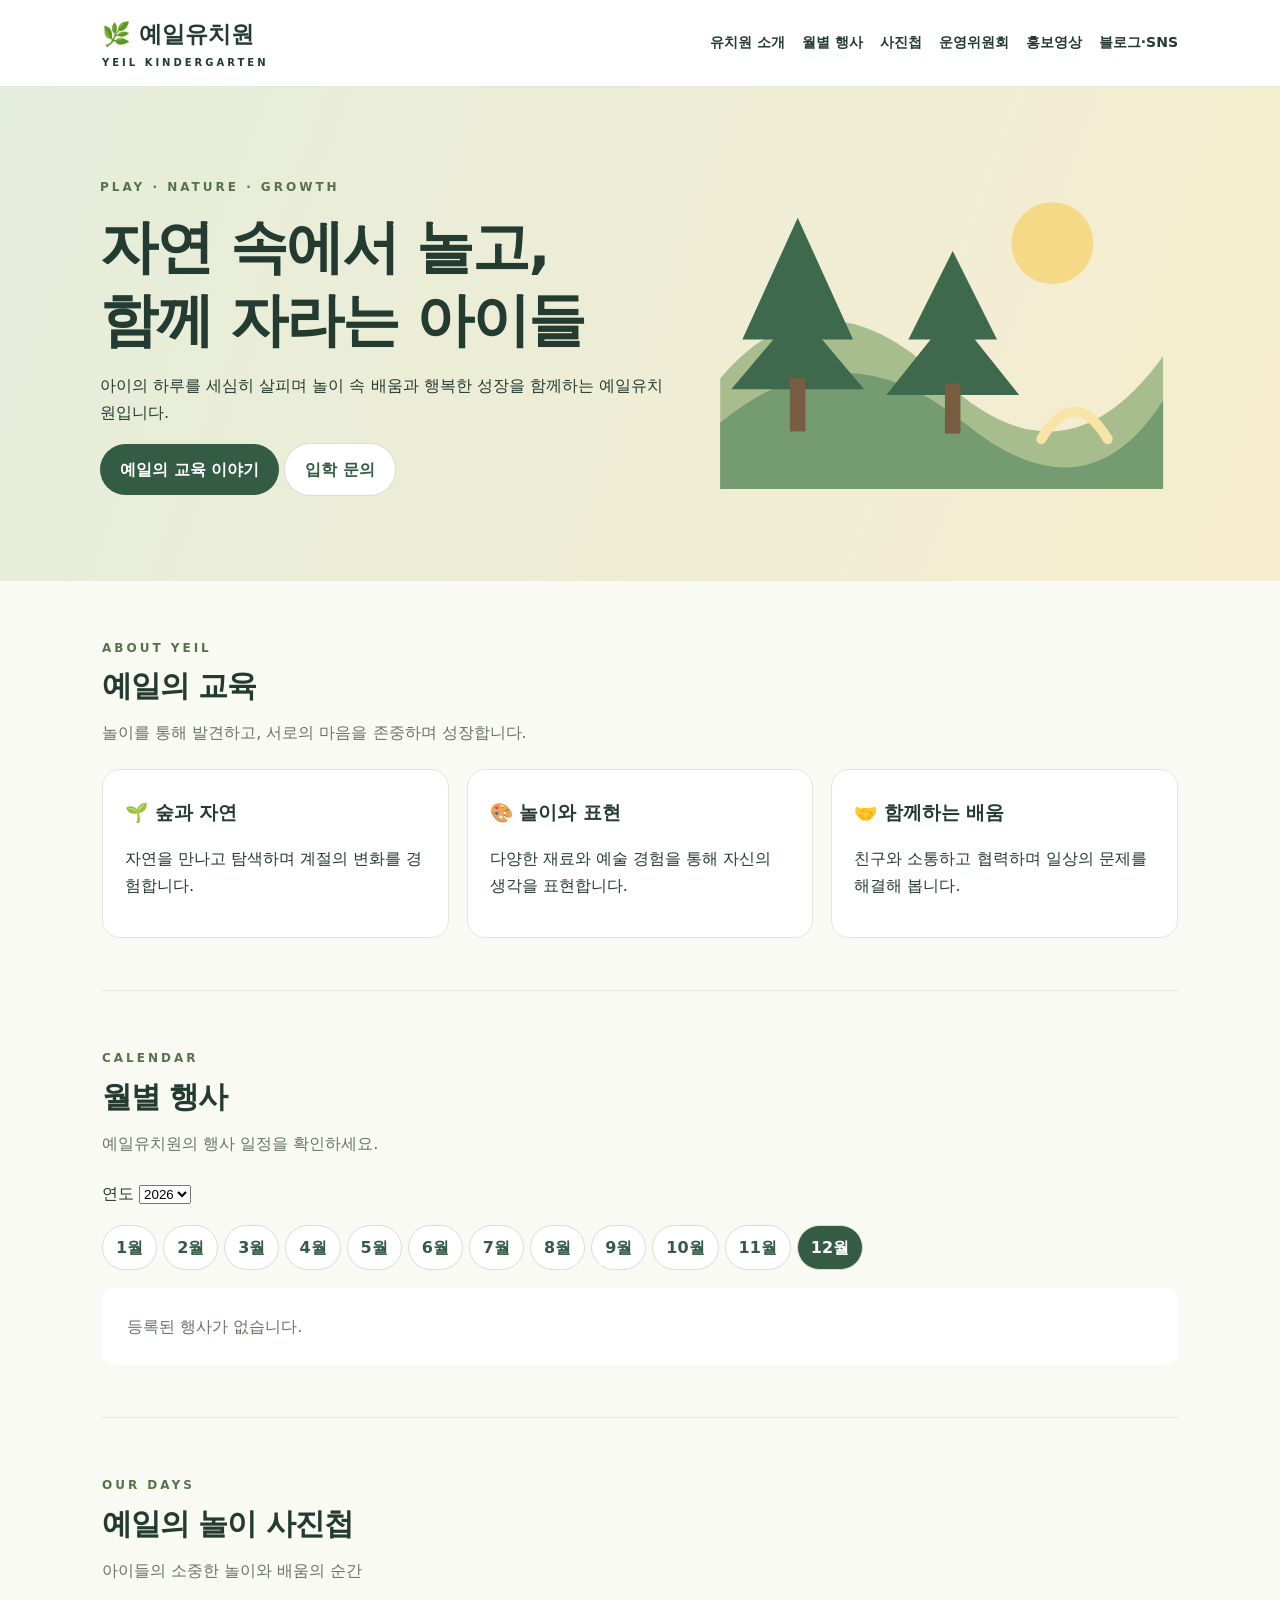
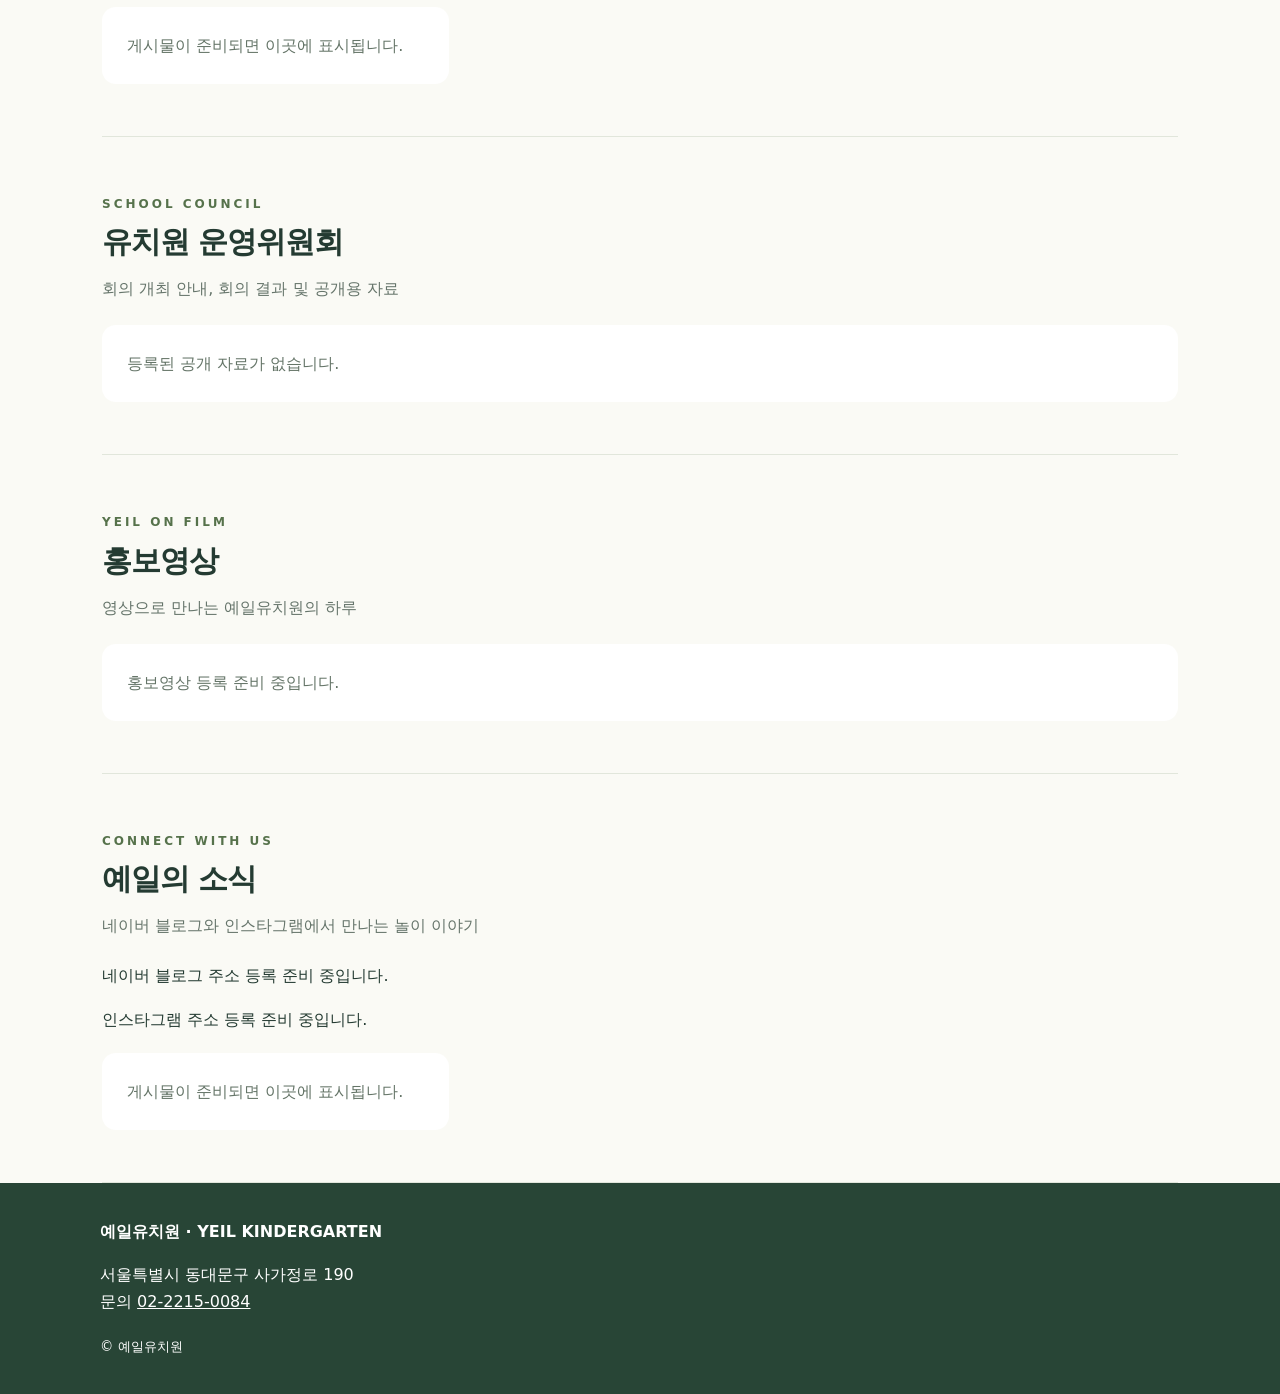
==== index.html @ c3de33a3 "Add files via upload" ====
<!doctype html><html lang="ko"><head><meta charset="utf-8"><meta name="viewport" content="width=device-width,initial-scale=1"><meta name="description" content="서울 동대문구 예일유치원 교육과정, 월별 행사, 놀이 이야기와 운영위원회 안내"><title>예일유치원 | 아이들의 행복한 하루</title><style>
*{box-sizing:border-box}html{scroll-behavior:smooth}body{margin:0;font-family:system-ui,'Malgun Gothic',sans-serif;color:#243b32;background:#fafaf5;line-height:1.7}a{color:inherit}header{background:#fff;position:sticky;top:0;z-index:5;border-bottom:1px solid #e0e7de}nav{max-width:1120px;margin:auto;display:flex;align-items:center;justify-content:space-between;gap:18px;padding:15px 22px;flex-wrap:wrap}.brand{font-size:23px;font-weight:800;text-decoration:none}.brand small{display:block;font-size:10px;letter-spacing:3px}nav div{display:flex;gap:17px;flex-wrap:wrap}nav div a{text-decoration:none;font-size:14px;font-weight:600}.hero{background:linear-gradient(110deg,#e5eddb,#f7edcf);padding:85px 22px;overflow:hidden}.hero-inner{max-width:1080px;margin:auto;display:grid;grid-template-columns:1.2fr 1fr;align-items:center;gap:30px}h1{font-size:clamp(32px,5vw,58px);line-height:1.25;letter-spacing:-2px;margin:12px 0}h2{font-size:30px;margin:0 0 8px;letter-spacing:-1px}h3{margin:5px 0}.eyebrow{font-size:12px;letter-spacing:3px;font-weight:bold;color:#56724b}.btn,button{display:inline-block;border:0;border-radius:30px;padding:12px 20px;background:#345b44;color:white;font:inherit;font-weight:600;text-decoration:none;cursor:pointer}.secondary{background:white;color:#345b44;border:1px solid #d6e0d0}.hero svg{width:100%;max-height:310px}main{max-width:1120px;margin:auto;padding:0 22px}section{padding:52px 0;scroll-margin-top:110px;border-bottom:1px solid #e1e6db}.sub{color:#66756b;margin:0 0 23px}.cards{display:grid;grid-template-columns:repeat(3,1fr);gap:18px}.card{background:white;border:1px solid #e1e6db;border-radius:18px;overflow:hidden;padding:22px}.photo{height:180px;background:#e4ebdc;display:grid;place-items:center;color:#657b60;font-size:14px;border-radius:12px;overflow:hidden}.photo img{width:100%;height:100%;object-fit:cover}.months{display:flex;gap:6px;flex-wrap:wrap;margin:18px 0}.months button{background:#fff;color:#345b44;border:1px solid #d6e0d0;padding:8px 13px}.months button.active{background:#345b44;color:white}.entry{padding:15px 0;border-bottom:1px solid #e1e6db}.entry:last-child{border:0}.entry small{color:#637568}.empty{padding:25px;background:#fff;border-radius:14px;color:#657568}.video{width:100%;aspect-ratio:16/9;border:0;border-radius:15px;background:#e2e9dc}footer{background:#284536;color:#fff;padding:35px 22px}footer div{max-width:1080px;margin:auto}footer a{color:white} @media(max-width:700px){.hero-inner,.cards{grid-template-columns:1fr}.hero{padding:45px 22px}.hero svg{max-height:190px}nav{gap:8px}nav div{gap:12px}section{scroll-margin-top:145px;padding:35px 0}}</style></head><body><header><nav><a class="brand" href="#home">🌿 예일유치원<small>YEIL KINDERGARTEN</small></a><div><a href="#about">유치원 소개</a><a href="#events">월별 행사</a><a href="#gallery">사진첩</a><a href="#committee">운영위원회</a><a href="#media">홍보영상</a><a href="#social">블로그·SNS</a></div></nav></header><div class="hero" id="home"><div class="hero-inner"><div><span class="eyebrow">PLAY · NATURE · GROWTH</span><h1>자연 속에서 놀고,<br>함께 자라는 아이들</h1><p>아이의 하루를 세심히 살피며 놀이 속 배움과 행복한 성장을 함께하는 예일유치원입니다.</p><a class="btn" href="#about">예일의 교육 이야기</a> <a class="btn secondary" href="tel:0222150084">입학 문의</a></div><svg viewBox="0 0 400 280" role="img" aria-label="숲과 언덕을 표현한 일러스트"><circle cx="300" cy="58" r="37" fill="#f5d987"/><path d="M0 180 Q90 75 200 180 T400 160 V280 H0Z" fill="#a8bd8e"/><path d="M0 220 Q110 130 220 220 T400 200 V280 H0Z" fill="#759b70"/><g fill="#3f694d"><path d="M70 35L20 145H48L10 190H130L92 145H120Z"/><path d="M210 65L170 145H190L150 195H270L230 145H250Z"/></g><g fill="#795d42"><rect x="63" y="180" width="14" height="48"/><rect x="203" y="185" width="14" height="45"/></g><path d="M290 235Q320 185 350 235" fill="none" stroke="#f9e4a7" stroke-width="9" stroke-linecap="round"/></svg></div></div><main><section id="about"><span class="eyebrow">ABOUT YEIL</span><h2>예일의 교육</h2><p class="sub">놀이를 통해 발견하고, 서로의 마음을 존중하며 성장합니다.</p><div class="cards"><article class="card"><h3>🌱 숲과 자연</h3><p>자연을 만나고 탐색하며 계절의 변화를 경험합니다.</p></article><article class="card"><h3>🎨 놀이와 표현</h3><p>다양한 재료와 예술 경험을 통해 자신의 생각을 표현합니다.</p></article><article class="card"><h3>🤝 함께하는 배움</h3><p>친구와 소통하고 협력하며 일상의 문제를 해결해 봅니다.</p></article></div></section><section id="events"><span class="eyebrow">CALENDAR</span><h2>월별 행사</h2><p class="sub">예일유치원의 행사 일정을 확인하세요.</p><label>연도 <select id="year"></select></label><div class="months" id="months"></div><div id="eventsList" aria-live="polite"></div></section><section id="gallery"><span class="eyebrow">OUR DAYS</span><h2>예일의 놀이 사진첩</h2><p class="sub">아이들의 소중한 놀이와 배움의 순간</p><div class="cards" id="photos"></div></section><section id="committee"><span class="eyebrow">SCHOOL COUNCIL</span><h2>유치원 운영위원회</h2><p class="sub">회의 개최 안내, 회의 결과 및 공개용 자료</p><div id="notices"></div></section><section id="media"><span class="eyebrow">YEIL ON FILM</span><h2>홍보영상</h2><p class="sub">영상으로 만나는 예일유치원의 하루</p><div id="videos"></div></section><section id="social"><span class="eyebrow">CONNECT WITH US</span><h2>예일의 소식</h2><p class="sub">네이버 블로그와 인스타그램에서 만나는 놀이 이야기</p><div id="socialLinks"></div><div class="cards" id="posts" style="margin-top:20px"></div></section></main><footer><div><strong>예일유치원 · YEIL KINDERGARTEN</strong><p>서울특별시 동대문구 사가정로 190<br>문의 <a href="tel:0222150084">02-2215-0084</a></p><small>© 예일유치원</small></div></footer><script src="content.js"></script><script>
const d=window.YEIL||{}, $=id=>document.getElementById(id);function el(tag,t,cls){let e=document.createElement(tag);if(t)e.textContent=t;if(cls)e.className=cls;return e}function link(t,u){let a=el('a',t,'btn secondary');a.href=u;a.target='_blank';a.rel='noopener noreferrer';return a}function empty(p,t){p.append(el('div',t,'empty'))}function card(p,x){let c=el('article','','card');if(x.image){let q=el('div','','photo'),i=el('img');i.src=x.image;i.alt=x.title;i.loading='lazy';q.append(i);c.append(q)}c.append(el('h3',x.title),el('p',x.description||''));if(x.url)c.append(link('자세히 보기',x.url));p.append(c)}let now=new Date(), month=now.getMonth()+1;let years=[...new Set([now.getFullYear(),now.getFullYear()+1,...(d.events||[]).map(x=>+x.date.slice(0,4))])].sort();years.forEach(y=>{let o=el('option',String(y));o.value=y;$('year').append(o)});$('year').value=now.getFullYear();function renderEvents(){$('eventsList').replaceChildren();let list=(d.events||[]).filter(x=>x.date.startsWith($('year').value+'-'+String(month).padStart(2,'0'))).sort((a,b)=>a.date.localeCompare(b.date));if(!list.length)empty($('eventsList'),'등록된 행사가 없습니다.');list.forEach(x=>{let e=el('div','','entry');e.append(el('small',x.date),el('h3',x.title),el('div',x.description));$('eventsList').append(e)});[...$('months').children].forEach((b,i)=>{b.classList.toggle('active',i+1===month);b.setAttribute('aria-pressed',String(i+1===month))})}for(let i=1;i<=12;i++){let b=el('button',i+'월');b.onclick=()=>{month=i;renderEvents()};$('months').append(b)}$('year').onchange=renderEvents;renderEvents();for(let [id,key] of [['photos','photos'],['posts','posts']]){if(!(d[key]||[]).length)empty($(id),'게시물이 준비되면 이곳에 표시됩니다.');else d[key].forEach(x=>card($(id),x))}if(!(d.notices||[]).length)empty($('notices'),'등록된 공개 자료가 없습니다.');(d.notices||[]).forEach(x=>{let e=el('div','','entry');e.append(el('small',x.date),el('h3',x.title));if(x.url)e.append(link('자료 열기',x.url));$('notices').append(e)});if(!(d.videos||[]).length)empty($('videos'),'홍보영상 등록 준비 중입니다.');(d.videos||[]).forEach(x=>{let e=el('article');e.append(el('h3',x.title));let v=el(x.youtubeId?'iframe':'video','','video');if(x.youtubeId){v.src='https://www.youtube-nocookie.com/embed/'+encodeURIComponent(x.youtubeId);v.title=x.title;v.allowFullscreen=true;v.loading='lazy'}else{v.src=x.file;v.controls=true;v.preload='metadata'}e.append(v);$('videos').append(e)});for(let [k,t] of [['blog','네이버 블로그'],['instagram','인스타그램']]){if(d[k])$('socialLinks').append(link(t,d[k]),document.createTextNode(' '));else $('socialLinks').append(el('p',t+' 주소 등록 준비 중입니다.'))}
</script></body></html>
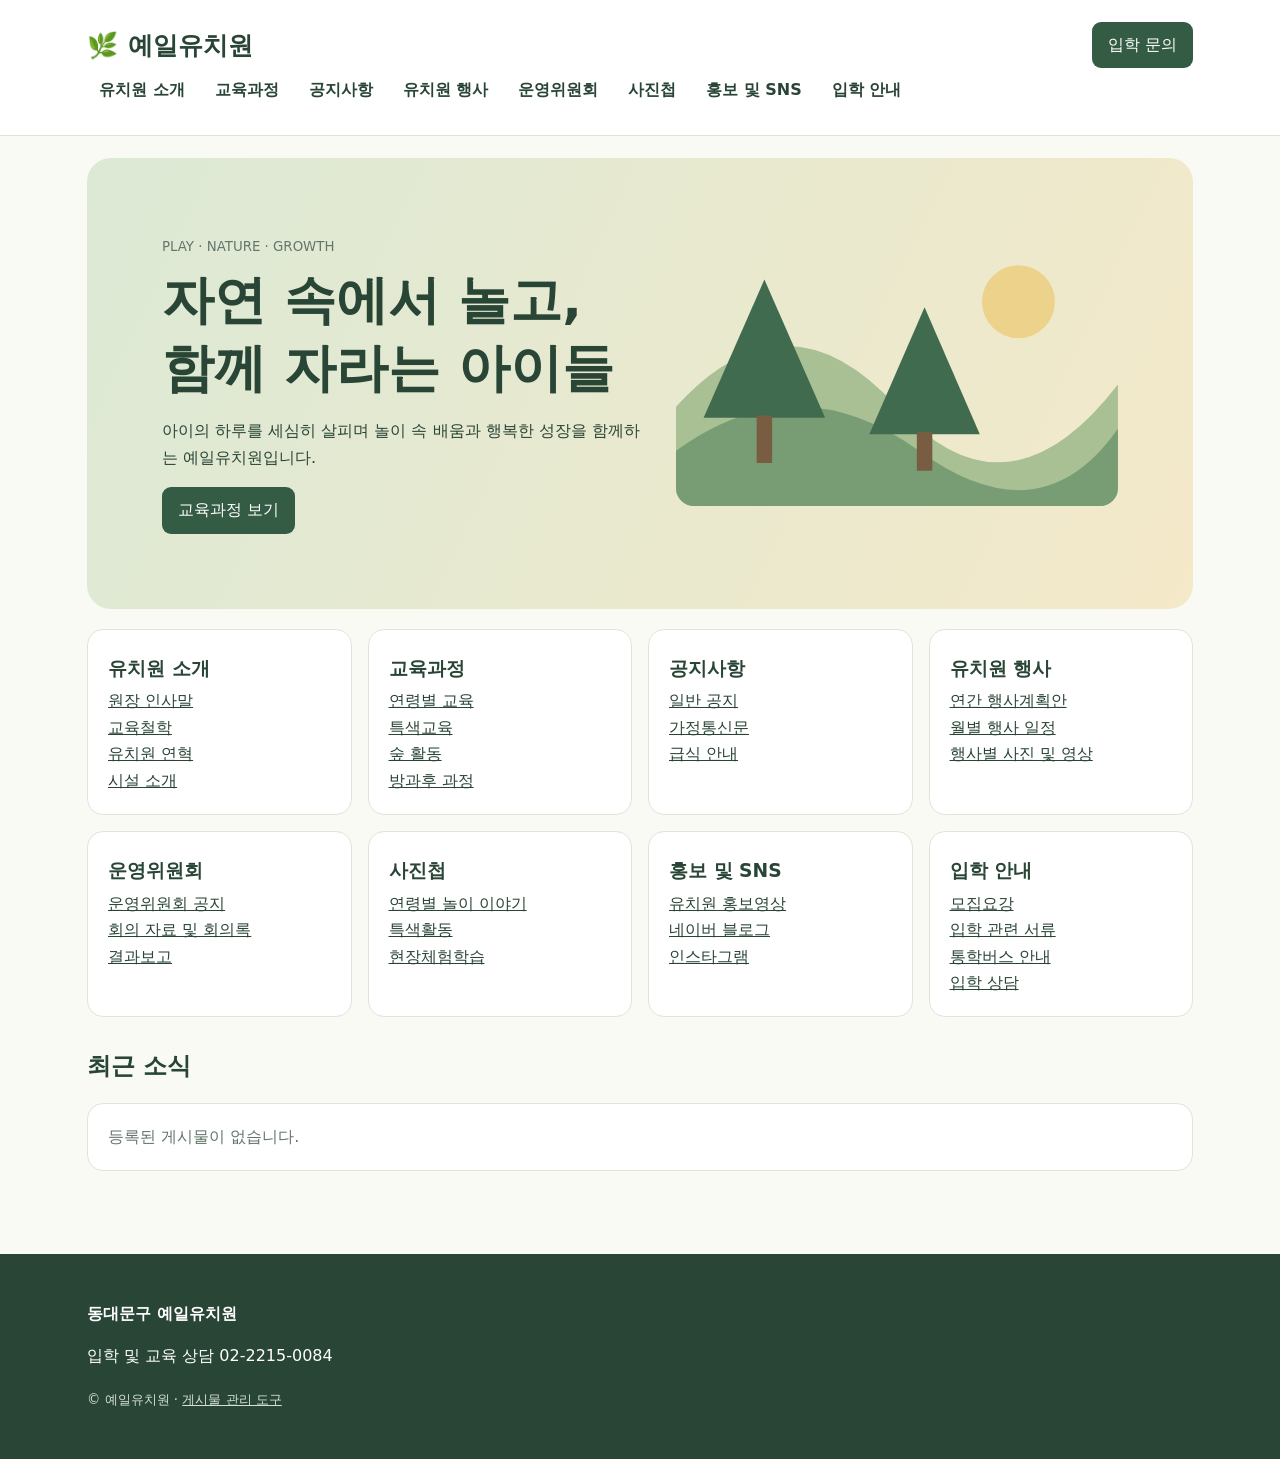
==== commit 0052d5d6: "Add files via upload" ====
--- a/index.html
+++ b/index.html
@@ -1,4 +1,3 @@
-<!doctype html><html lang="ko"><head><meta charset="utf-8"><meta name="viewport" content="width=device-width,initial-scale=1"><meta name="description" content="서울 동대문구 예일유치원 교육과정, 월별 행사, 놀이 이야기와 운영위원회 안내"><title>예일유치원 | 아이들의 행복한 하루</title><style>
-*{box-sizing:border-box}html{scroll-behavior:smooth}body{margin:0;font-family:system-ui,'Malgun Gothic',sans-serif;color:#243b32;background:#fafaf5;line-height:1.7}a{color:inherit}header{background:#fff;position:sticky;top:0;z-index:5;border-bottom:1px solid #e0e7de}nav{max-width:1120px;margin:auto;display:flex;align-items:center;justify-content:space-between;gap:18px;padding:15px 22px;flex-wrap:wrap}.brand{font-size:23px;font-weight:800;text-decoration:none}.brand small{display:block;font-size:10px;letter-spacing:3px}nav div{display:flex;gap:17px;flex-wrap:wrap}nav div a{text-decoration:none;font-size:14px;font-weight:600}.hero{background:linear-gradient(110deg,#e5eddb,#f7edcf);padding:85px 22px;overflow:hidden}.hero-inner{max-width:1080px;margin:auto;display:grid;grid-template-columns:1.2fr 1fr;align-items:center;gap:30px}h1{font-size:clamp(32px,5vw,58px);line-height:1.25;letter-spacing:-2px;margin:12px 0}h2{font-size:30px;margin:0 0 8px;letter-spacing:-1px}h3{margin:5px 0}.eyebrow{font-size:12px;letter-spacing:3px;font-weight:bold;color:#56724b}.btn,button{display:inline-block;border:0;border-radius:30px;padding:12px 20px;background:#345b44;color:white;font:inherit;font-weight:600;text-decoration:none;cursor:pointer}.secondary{background:white;color:#345b44;border:1px solid #d6e0d0}.hero svg{width:100%;max-height:310px}main{max-width:1120px;margin:auto;padding:0 22px}section{padding:52px 0;scroll-margin-top:110px;border-bottom:1px solid #e1e6db}.sub{color:#66756b;margin:0 0 23px}.cards{display:grid;grid-template-columns:repeat(3,1fr);gap:18px}.card{background:white;border:1px solid #e1e6db;border-radius:18px;overflow:hidden;padding:22px}.photo{height:180px;background:#e4ebdc;display:grid;place-items:center;color:#657b60;font-size:14px;border-radius:12px;overflow:hidden}.photo img{width:100%;height:100%;object-fit:cover}.months{display:flex;gap:6px;flex-wrap:wrap;margin:18px 0}.months button{background:#fff;color:#345b44;border:1px solid #d6e0d0;padding:8px 13px}.months button.active{background:#345b44;color:white}.entry{padding:15px 0;border-bottom:1px solid #e1e6db}.entry:last-child{border:0}.entry small{color:#637568}.empty{padding:25px;background:#fff;border-radius:14px;color:#657568}.video{width:100%;aspect-ratio:16/9;border:0;border-radius:15px;background:#e2e9dc}footer{background:#284536;color:#fff;padding:35px 22px}footer div{max-width:1080px;margin:auto}footer a{color:white} @media(max-width:700px){.hero-inner,.cards{grid-template-columns:1fr}.hero{padding:45px 22px}.hero svg{max-height:190px}nav{gap:8px}nav div{gap:12px}section{scroll-margin-top:145px;padding:35px 0}}</style></head><body><header><nav><a class="brand" href="#home">🌿 예일유치원<small>YEIL KINDERGARTEN</small></a><div><a href="#about">유치원 소개</a><a href="#events">월별 행사</a><a href="#gallery">사진첩</a><a href="#committee">운영위원회</a><a href="#media">홍보영상</a><a href="#social">블로그·SNS</a></div></nav></header><div class="hero" id="home"><div class="hero-inner"><div><span class="eyebrow">PLAY · NATURE · GROWTH</span><h1>자연 속에서 놀고,<br>함께 자라는 아이들</h1><p>아이의 하루를 세심히 살피며 놀이 속 배움과 행복한 성장을 함께하는 예일유치원입니다.</p><a class="btn" href="#about">예일의 교육 이야기</a> <a class="btn secondary" href="tel:0222150084">입학 문의</a></div><svg viewBox="0 0 400 280" role="img" aria-label="숲과 언덕을 표현한 일러스트"><circle cx="300" cy="58" r="37" fill="#f5d987"/><path d="M0 180 Q90 75 200 180 T400 160 V280 H0Z" fill="#a8bd8e"/><path d="M0 220 Q110 130 220 220 T400 200 V280 H0Z" fill="#759b70"/><g fill="#3f694d"><path d="M70 35L20 145H48L10 190H130L92 145H120Z"/><path d="M210 65L170 145H190L150 195H270L230 145H250Z"/></g><g fill="#795d42"><rect x="63" y="180" width="14" height="48"/><rect x="203" y="185" width="14" height="45"/></g><path d="M290 235Q320 185 350 235" fill="none" stroke="#f9e4a7" stroke-width="9" stroke-linecap="round"/></svg></div></div><main><section id="about"><span class="eyebrow">ABOUT YEIL</span><h2>예일의 교육</h2><p class="sub">놀이를 통해 발견하고, 서로의 마음을 존중하며 성장합니다.</p><div class="cards"><article class="card"><h3>🌱 숲과 자연</h3><p>자연을 만나고 탐색하며 계절의 변화를 경험합니다.</p></article><article class="card"><h3>🎨 놀이와 표현</h3><p>다양한 재료와 예술 경험을 통해 자신의 생각을 표현합니다.</p></article><article class="card"><h3>🤝 함께하는 배움</h3><p>친구와 소통하고 협력하며 일상의 문제를 해결해 봅니다.</p></article></div></section><section id="events"><span class="eyebrow">CALENDAR</span><h2>월별 행사</h2><p class="sub">예일유치원의 행사 일정을 확인하세요.</p><label>연도 <select id="year"></select></label><div class="months" id="months"></div><div id="eventsList" aria-live="polite"></div></section><section id="gallery"><span class="eyebrow">OUR DAYS</span><h2>예일의 놀이 사진첩</h2><p class="sub">아이들의 소중한 놀이와 배움의 순간</p><div class="cards" id="photos"></div></section><section id="committee"><span class="eyebrow">SCHOOL COUNCIL</span><h2>유치원 운영위원회</h2><p class="sub">회의 개최 안내, 회의 결과 및 공개용 자료</p><div id="notices"></div></section><section id="media"><span class="eyebrow">YEIL ON FILM</span><h2>홍보영상</h2><p class="sub">영상으로 만나는 예일유치원의 하루</p><div id="videos"></div></section><section id="social"><span class="eyebrow">CONNECT WITH US</span><h2>예일의 소식</h2><p class="sub">네이버 블로그와 인스타그램에서 만나는 놀이 이야기</p><div id="socialLinks"></div><div class="cards" id="posts" style="margin-top:20px"></div></section></main><footer><div><strong>예일유치원 · YEIL KINDERGARTEN</strong><p>서울특별시 동대문구 사가정로 190<br>문의 <a href="tel:0222150084">02-2215-0084</a></p><small>© 예일유치원</small></div></footer><script src="content.js"></script><script>
-const d=window.YEIL||{}, $=id=>document.getElementById(id);function el(tag,t,cls){let e=document.createElement(tag);if(t)e.textContent=t;if(cls)e.className=cls;return e}function link(t,u){let a=el('a',t,'btn secondary');a.href=u;a.target='_blank';a.rel='noopener noreferrer';return a}function empty(p,t){p.append(el('div',t,'empty'))}function card(p,x){let c=el('article','','card');if(x.image){let q=el('div','','photo'),i=el('img');i.src=x.image;i.alt=x.title;i.loading='lazy';q.append(i);c.append(q)}c.append(el('h3',x.title),el('p',x.description||''));if(x.url)c.append(link('자세히 보기',x.url));p.append(c)}let now=new Date(), month=now.getMonth()+1;let years=[...new Set([now.getFullYear(),now.getFullYear()+1,...(d.events||[]).map(x=>+x.date.slice(0,4))])].sort();years.forEach(y=>{let o=el('option',String(y));o.value=y;$('year').append(o)});$('year').value=now.getFullYear();function renderEvents(){$('eventsList').replaceChildren();let list=(d.events||[]).filter(x=>x.date.startsWith($('year').value+'-'+String(month).padStart(2,'0'))).sort((a,b)=>a.date.localeCompare(b.date));if(!list.length)empty($('eventsList'),'등록된 행사가 없습니다.');list.forEach(x=>{let e=el('div','','entry');e.append(el('small',x.date),el('h3',x.title),el('div',x.description));$('eventsList').append(e)});[...$('months').children].forEach((b,i)=>{b.classList.toggle('active',i+1===month);b.setAttribute('aria-pressed',String(i+1===month))})}for(let i=1;i<=12;i++){let b=el('button',i+'월');b.onclick=()=>{month=i;renderEvents()};$('months').append(b)}$('year').onchange=renderEvents;renderEvents();for(let [id,key] of [['photos','photos'],['posts','posts']]){if(!(d[key]||[]).length)empty($(id),'게시물이 준비되면 이곳에 표시됩니다.');else d[key].forEach(x=>card($(id),x))}if(!(d.notices||[]).length)empty($('notices'),'등록된 공개 자료가 없습니다.');(d.notices||[]).forEach(x=>{let e=el('div','','entry');e.append(el('small',x.date),el('h3',x.title));if(x.url)e.append(link('자료 열기',x.url));$('notices').append(e)});if(!(d.videos||[]).length)empty($('videos'),'홍보영상 등록 준비 중입니다.');(d.videos||[]).forEach(x=>{let e=el('article');e.append(el('h3',x.title));let v=el(x.youtubeId?'iframe':'video','','video');if(x.youtubeId){v.src='https://www.youtube-nocookie.com/embed/'+encodeURIComponent(x.youtubeId);v.title=x.title;v.allowFullscreen=true;v.loading='lazy'}else{v.src=x.file;v.controls=true;v.preload='metadata'}e.append(v);$('videos').append(e)});for(let [k,t] of [['blog','네이버 블로그'],['instagram','인스타그램']]){if(d[k])$('socialLinks').append(link(t,d[k]),document.createTextNode(' '));else $('socialLinks').append(el('p',t+' 주소 등록 준비 중입니다.'))}
+<!doctype html><html lang="ko"><head><meta charset="utf-8"><meta name="viewport" content="width=device-width,initial-scale=1"><title>예일유치원</title><link rel="stylesheet" href="style.css"></head><body><header><div class="wrap"><div class="top"><a class="brand" id="brand" href="#home"></a><a id="phone" class="button">입학 문의</a></div><nav class="nav" id="nav"></nav></div></header><main id="main"></main><footer><div class="wrap"><strong>동대문구 예일유치원</strong><p id="foot"></p><small>© 예일유치원 · <a href="admin.html">게시물 관리 도구</a></small></div></footer><script src="content.js"></script><script src="common.js"></script><script>
+const s=DATA.settings||{}, posts=DATA.posts||[];const main=$('main');$('brand').append(s.logo?img(s.logo,'로고'):E('span','🌿'),E('span',s.name||'예일유치원'));$('phone').href='tel:'+(s.phone||'').replace(/[^0-9+]/g,'');$('foot').textContent='입학 및 교육 상담 '+(s.phone||'');function route(t,h,c=''){let a=E('a',t,c);a.href=h;return a}MENU.forEach(m=>$('nav').append(route(m[1],'#'+m[0]+'/0')));function sorted(p){return [...p].sort((a,b)=>(b.date||'').localeCompare(a.date||''))}function cards(p,items){let g=E('div','','grid');if(!items.length){p.append(E('p','등록된 게시물이 없습니다.','card muted'));return}sorted(items).forEach(x=>{let c=E('article','','card');if(x.images?.[0])c.append(img(x.images[0],x.title));c.append(E('small',x.date||''),E('h3',x.title),E('p',(x.body||'').slice(0,95)),route('자세히 보기 →','#post/'+encodeURIComponent(x.id),'button secondary'));g.append(c)});p.append(g)}function socials(p){let r=E('div','','row');if(s.blog)r.append(A('네이버 블로그',s.blog));if(s.instagram)r.append(A('인스타그램',s.instagram));p.append(r)}function home(){let h=E('div','','hero'),a=E('div');a.append(E('small','PLAY · NATURE · GROWTH'),E('h1',s.headline||''),E('p',s.intro||''),route('교육과정 보기','#education/0','button'));h.append(a);if(s.hero)h.append(img(s.hero,'유치원 대표 사진'));else{let art=E('div');art.innerHTML='<svg viewBox="0 0 400 230" role="img" aria-label="숲 일러스트"><circle cx="310" cy="45" r="33" fill="#ecd28b"/><path d="M0 140 Q100 30 200 140 T400 120 V230 H0Z" fill="#a9bf94"/><path d="M0 180 Q110 100 220 180 T400 160 V230 H0Z" fill="#789d74"/><g fill="#416b4e"><path d="M80 25L25 150H135Z"/><path d="M225 50L175 165H275Z"/></g><g fill="#795d42"><rect x="73" y="148" width="14" height="43"/><rect x="218" y="163" width="14" height="35"/></g></svg>';h.append(art)}main.append(h);let g=E('div','','grid');MENU.forEach(m=>{let c=E('div','','card');c.append(E('h3',m[1]));m[2].forEach((v,i)=>{let p=E('div');p.append(route(v,'#'+m[0]+'/'+i));c.append(p)});g.append(c)});main.append(g,E('h2','최근 소식'));cards(main,sorted(posts).slice(0,6));socials(main)}function board(m,i){main.append(E('small','홈 > '+m[1]),E('h1',m[1]));let tabs=E('div','','tabs');m[2].forEach((v,j)=>tabs.append(route(v,'#'+m[0]+'/'+j,j===i?'active':'')));main.append(tabs,E('h2',m[2][i]));let items=posts.filter(x=>x.section===m[0]&&Number(x.category)===i);if(m[0]==='media')socials(main);if(m[0]==='events'){let r=E('div','','row'),y=E('select'),mo=E('select'),years=[...new Set([String(new Date().getFullYear()),String(new Date().getFullYear()+1),...items.map(x=>x.date?.slice(0,4)).filter(Boolean)])].sort().reverse();for(let z of ['전체 연도',...years]){let o=E('option',z);o.value=z==='전체 연도'?'':z;y.append(o)}for(let j=0;j<=12;j++){let o=E('option',j?j+'월':'전체 월');o.value=j?String(j).padStart(2,'0'):'';mo.append(o)}r.append(y,mo);main.append(r);let list=E('div');main.append(list);function render(){list.replaceChildren();cards(list,items.filter(x=>(!y.value||x.date?.startsWith(y.value))&&(!mo.value||x.date?.slice(5,7)===mo.value)))}y.onchange=mo.onchange=render;render()}else cards(main,items)}function detail(x){let m=MENU.find(m=>m[0]===x.section);main.append(route('← 목록으로','#'+x.section+'/'+x.category),E('h1',x.title),E('small',(m?.[1]||'')+' · '+(x.date||'')));let a=E('article','','article');a.append(E('p',x.body||'','bodytext'));(x.images||[]).forEach(u=>{if(safe(u,'image'))a.append(img(u,x.title))});(x.attachments||[]).forEach(f=>{if(!safe(f.url,'pdf'))return;let l=E('a',f.name||'첨부자료','button secondary');l.href=f.url;l.download=f.name||'자료.pdf';if(!f.url.startsWith('data:')){l.target='_blank';l.rel='noopener'}a.append(l,document.createTextNode(' '))});if(x.youtube){let match=x.youtube.match(/(?:youtu\.be\/|[?&]v=|\/embed\/|\/shorts\/)([\w-]{11})/);if(match||/^[\w-]{11}$/.test(x.youtube)){let f=E('iframe');f.src='https://www.youtube-nocookie.com/embed/'+(match?match[1]:x.youtube);f.title=x.title;f.allowFullscreen=true;a.append(f)}}if(safe(x.video)){let v=E('video');v.src=x.video;v.controls=true;v.preload='metadata';a.append(v)}if(safe(x.link))a.append(A('관련 사이트 열기',x.link));main.append(a)}function render(){main.replaceChildren();let [k,j]=(location.hash.slice(1)||'home').split('/');if(k==='post'){let x=posts.find(p=>p.id===decodeURIComponent(j||''));if(x)detail(x);else main.append(E('p','게시물을 찾을 수 없습니다.'))}else{let m=MENU.find(m=>m[0]===k);if(m)board(m,Math.min(m[2].length-1,Math.max(0,Number(j)||0)));else home()}window.scrollTo(0,0)}window.addEventListener('hashchange',render);render();
 </script></body></html>
--- a/style.css
+++ b/style.css
@@ -0,0 +1 @@
+*{box-sizing:border-box}body{margin:0;background:#fafaf5;color:#294536;font:16px/1.65 system-ui,'Malgun Gothic',sans-serif}a{color:inherit}header{background:white;border-bottom:1px solid #dae4d7} .wrap,main{max-width:1150px;margin:auto;padding:22px}.top{display:flex;align-items:center;justify-content:space-between;gap:15px;flex-wrap:wrap}.brand{font-weight:850;font-size:25px;text-decoration:none;display:flex;align-items:center;gap:10px}.brand img{width:52px;height:52px;object-fit:contain}small,.muted{color:#64766b}.nav{display:flex;flex-wrap:wrap;gap:6px}.nav a,.tabs a{padding:9px 12px;text-decoration:none;border-radius:10px;font-weight:600}.nav a:hover,.tabs a.active{background:#345b44;color:white}.hero{background:linear-gradient(115deg,#dce9d5,#f4e9c9);border-radius:24px;padding:clamp(25px,6vw,75px);display:grid;grid-template-columns:1.1fr 1fr;align-items:center;gap:28px}.hero h1{font-size:clamp(30px,5vw,52px);line-height:1.3;margin:8px 0}.hero img,.hero svg{width:100%;border-radius:18px}.grid{display:grid;grid-template-columns:repeat(auto-fit,minmax(235px,1fr));gap:16px;margin:20px 0}.card{background:white;border:1px solid #dde6d9;border-radius:16px;padding:20px;overflow:hidden}.card h3{margin:4px 0}.card img{width:100%;max-height:250px;object-fit:cover;border-radius:10px}.button,button{display:inline-block;background:#345b44;color:white;border:0;border-radius:9px;padding:10px 16px;font:inherit;text-decoration:none;cursor:pointer}.secondary{background:#e5eddf;color:#294536}.tabs{display:flex;gap:8px;flex-wrap:wrap;margin:15px 0 25px}.tabs a{background:#e7eee3}.row{display:flex;gap:10px;align-items:center;flex-wrap:wrap}h1,h2{line-height:1.3}h2{margin-top:34px}.article{background:white;border-radius:18px;padding:clamp(18px,4vw,38px);border:1px solid #dce5d8}.bodytext{white-space:pre-wrap;overflow-wrap:anywhere}.article img{max-width:100%;max-height:700px;object-fit:contain;display:block;margin:15px auto}.article video,.article iframe{width:100%;aspect-ratio:16/9;border:0;background:#222;border-radius:12px}footer{background:#284536;color:white;padding:25px;margin-top:45px}footer small{color:#d4e0d4}input,select,textarea{width:100%;padding:10px;border:1px solid #aebdaf;border-radius:8px;font:inherit;background:white}label{display:block;font-weight:650;margin:12px 0 5px}textarea{min-height:105px} .warning{background:#fff3d7;padding:15px;border-radius:10px;color:#654a1d}.danger{background:#a23d3d}.listitem{border-bottom:1px solid #ddd;padding:10px 0}.listitem:last-child{border:0}@media(max-width:650px){.hero{grid-template-columns:1fr}.nav a{font-size:13px;padding:5px 8px}.wrap,main{padding:14px}.hero svg{max-height:160px}}
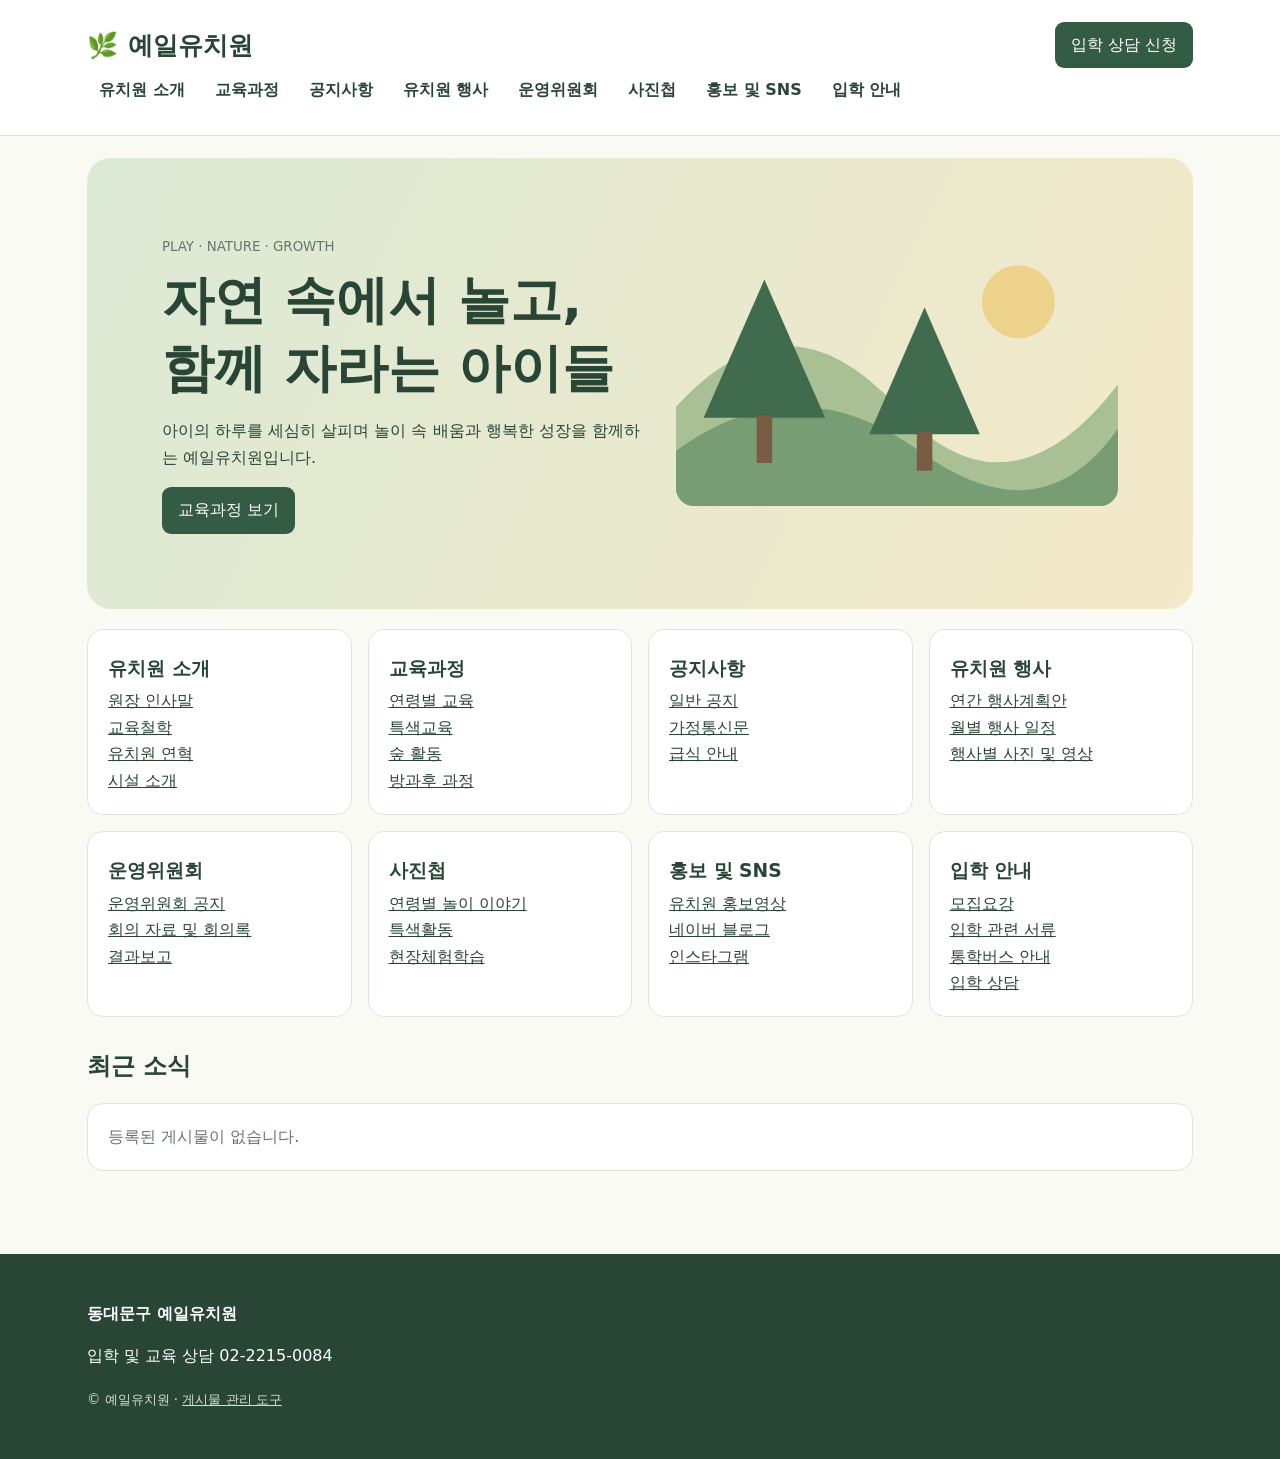
==== commit de4de045: "Add files via upload" ====
--- a/index.html
+++ b/index.html
@@ -1,3 +1,3 @@
 <!doctype html><html lang="ko"><head><meta charset="utf-8"><meta name="viewport" content="width=device-width,initial-scale=1"><title>예일유치원</title><link rel="stylesheet" href="style.css"></head><body><header><div class="wrap"><div class="top"><a class="brand" id="brand" href="#home"></a><a id="phone" class="button">입학 문의</a></div><nav class="nav" id="nav"></nav></div></header><main id="main"></main><footer><div class="wrap"><strong>동대문구 예일유치원</strong><p id="foot"></p><small>© 예일유치원 · <a href="admin.html">게시물 관리 도구</a></small></div></footer><script src="content.js"></script><script src="common.js"></script><script>
-const s=DATA.settings||{}, posts=DATA.posts||[];const main=$('main');$('brand').append(s.logo?img(s.logo,'로고'):E('span','🌿'),E('span',s.name||'예일유치원'));$('phone').href='tel:'+(s.phone||'').replace(/[^0-9+]/g,'');$('foot').textContent='입학 및 교육 상담 '+(s.phone||'');function route(t,h,c=''){let a=E('a',t,c);a.href=h;return a}MENU.forEach(m=>$('nav').append(route(m[1],'#'+m[0]+'/0')));function sorted(p){return [...p].sort((a,b)=>(b.date||'').localeCompare(a.date||''))}function cards(p,items){let g=E('div','','grid');if(!items.length){p.append(E('p','등록된 게시물이 없습니다.','card muted'));return}sorted(items).forEach(x=>{let c=E('article','','card');if(x.images?.[0])c.append(img(x.images[0],x.title));c.append(E('small',x.date||''),E('h3',x.title),E('p',(x.body||'').slice(0,95)),route('자세히 보기 →','#post/'+encodeURIComponent(x.id),'button secondary'));g.append(c)});p.append(g)}function socials(p){let r=E('div','','row');if(s.blog)r.append(A('네이버 블로그',s.blog));if(s.instagram)r.append(A('인스타그램',s.instagram));p.append(r)}function home(){let h=E('div','','hero'),a=E('div');a.append(E('small','PLAY · NATURE · GROWTH'),E('h1',s.headline||''),E('p',s.intro||''),route('교육과정 보기','#education/0','button'));h.append(a);if(s.hero)h.append(img(s.hero,'유치원 대표 사진'));else{let art=E('div');art.innerHTML='<svg viewBox="0 0 400 230" role="img" aria-label="숲 일러스트"><circle cx="310" cy="45" r="33" fill="#ecd28b"/><path d="M0 140 Q100 30 200 140 T400 120 V230 H0Z" fill="#a9bf94"/><path d="M0 180 Q110 100 220 180 T400 160 V230 H0Z" fill="#789d74"/><g fill="#416b4e"><path d="M80 25L25 150H135Z"/><path d="M225 50L175 165H275Z"/></g><g fill="#795d42"><rect x="73" y="148" width="14" height="43"/><rect x="218" y="163" width="14" height="35"/></g></svg>';h.append(art)}main.append(h);let g=E('div','','grid');MENU.forEach(m=>{let c=E('div','','card');c.append(E('h3',m[1]));m[2].forEach((v,i)=>{let p=E('div');p.append(route(v,'#'+m[0]+'/'+i));c.append(p)});g.append(c)});main.append(g,E('h2','최근 소식'));cards(main,sorted(posts).slice(0,6));socials(main)}function board(m,i){main.append(E('small','홈 > '+m[1]),E('h1',m[1]));let tabs=E('div','','tabs');m[2].forEach((v,j)=>tabs.append(route(v,'#'+m[0]+'/'+j,j===i?'active':'')));main.append(tabs,E('h2',m[2][i]));let items=posts.filter(x=>x.section===m[0]&&Number(x.category)===i);if(m[0]==='media')socials(main);if(m[0]==='events'){let r=E('div','','row'),y=E('select'),mo=E('select'),years=[...new Set([String(new Date().getFullYear()),String(new Date().getFullYear()+1),...items.map(x=>x.date?.slice(0,4)).filter(Boolean)])].sort().reverse();for(let z of ['전체 연도',...years]){let o=E('option',z);o.value=z==='전체 연도'?'':z;y.append(o)}for(let j=0;j<=12;j++){let o=E('option',j?j+'월':'전체 월');o.value=j?String(j).padStart(2,'0'):'';mo.append(o)}r.append(y,mo);main.append(r);let list=E('div');main.append(list);function render(){list.replaceChildren();cards(list,items.filter(x=>(!y.value||x.date?.startsWith(y.value))&&(!mo.value||x.date?.slice(5,7)===mo.value)))}y.onchange=mo.onchange=render;render()}else cards(main,items)}function detail(x){let m=MENU.find(m=>m[0]===x.section);main.append(route('← 목록으로','#'+x.section+'/'+x.category),E('h1',x.title),E('small',(m?.[1]||'')+' · '+(x.date||'')));let a=E('article','','article');a.append(E('p',x.body||'','bodytext'));(x.images||[]).forEach(u=>{if(safe(u,'image'))a.append(img(u,x.title))});(x.attachments||[]).forEach(f=>{if(!safe(f.url,'pdf'))return;let l=E('a',f.name||'첨부자료','button secondary');l.href=f.url;l.download=f.name||'자료.pdf';if(!f.url.startsWith('data:')){l.target='_blank';l.rel='noopener'}a.append(l,document.createTextNode(' '))});if(x.youtube){let match=x.youtube.match(/(?:youtu\.be\/|[?&]v=|\/embed\/|\/shorts\/)([\w-]{11})/);if(match||/^[\w-]{11}$/.test(x.youtube)){let f=E('iframe');f.src='https://www.youtube-nocookie.com/embed/'+(match?match[1]:x.youtube);f.title=x.title;f.allowFullscreen=true;a.append(f)}}if(safe(x.video)){let v=E('video');v.src=x.video;v.controls=true;v.preload='metadata';a.append(v)}if(safe(x.link))a.append(A('관련 사이트 열기',x.link));main.append(a)}function render(){main.replaceChildren();let [k,j]=(location.hash.slice(1)||'home').split('/');if(k==='post'){let x=posts.find(p=>p.id===decodeURIComponent(j||''));if(x)detail(x);else main.append(E('p','게시물을 찾을 수 없습니다.'))}else{let m=MENU.find(m=>m[0]===k);if(m)board(m,Math.min(m[2].length-1,Math.max(0,Number(j)||0)));else home()}window.scrollTo(0,0)}window.addEventListener('hashchange',render);render();
+const s=DATA.settings||{}, posts=DATA.posts||[];const main=$('main');$('brand').append(s.logo?img(s.logo,'로고'):E('span','🌿'),E('span',s.name||'예일유치원'));$('phone').href='#admission/3'; $('phone').textContent='입학 상담 신청';$('foot').textContent='입학 및 교육 상담 '+(s.phone||'');function route(t,h,c=''){let a=E('a',t,c);a.href=h;return a}MENU.forEach(m=>$('nav').append(route(m[1],'#'+m[0]+'/0')));function sorted(p){return [...p].sort((a,b)=>(b.date||'').localeCompare(a.date||''))}function cards(p,items){let g=E('div','','grid');if(!items.length){p.append(E('p','등록된 게시물이 없습니다.','card muted'));return}sorted(items).forEach(x=>{let c=E('article','','card');if(x.images?.[0])c.append(img(x.images[0],x.title));c.append(E('small',x.date||''),E('h3',x.title),E('p',(x.body||'').slice(0,95)),route('자세히 보기 →','#post/'+encodeURIComponent(x.id),'button secondary'));g.append(c)});p.append(g)}function socials(p){let r=E('div','','row');if(s.blog)r.append(A('네이버 블로그',s.blog));if(s.instagram)r.append(A('인스타그램',s.instagram));p.append(r)}function home(){let h=E('div','','hero'),a=E('div');a.append(E('small','PLAY · NATURE · GROWTH'),E('h1',s.headline||''),E('p',s.intro||''),route('교육과정 보기','#education/0','button'));h.append(a);if(s.hero)h.append(img(s.hero,'유치원 대표 사진'));else{let art=E('div');art.innerHTML='<svg viewBox="0 0 400 230" role="img" aria-label="숲 일러스트"><circle cx="310" cy="45" r="33" fill="#ecd28b"/><path d="M0 140 Q100 30 200 140 T400 120 V230 H0Z" fill="#a9bf94"/><path d="M0 180 Q110 100 220 180 T400 160 V230 H0Z" fill="#789d74"/><g fill="#416b4e"><path d="M80 25L25 150H135Z"/><path d="M225 50L175 165H275Z"/></g><g fill="#795d42"><rect x="73" y="148" width="14" height="43"/><rect x="218" y="163" width="14" height="35"/></g></svg>';h.append(art)}main.append(h);let g=E('div','','grid');MENU.forEach(m=>{let c=E('div','','card');c.append(E('h3',m[1]));m[2].forEach((v,i)=>{let p=E('div');p.append(route(v,'#'+m[0]+'/'+i));c.append(p)});g.append(c)});main.append(g,E('h2','최근 소식'));cards(main,sorted(posts).slice(0,6));socials(main)}function consultation(){let panel=E('section','','article');panel.innerHTML=`<h2 style="margin-top:0">입학 상담 신청</h2><p>예일유치원 입학에 대해 궁금한 점을 남겨 주세요. 확인 후 연락드리겠습니다.</p><form method="POST" action="https://formsubmit.co/kjysda00@naver.com"><input type="hidden" name="_subject" value="[예일유치원] 입학 상담 신청"><input type="hidden" name="_template" value="table"><input type="hidden" name="_next" value="https://yeil2026.github.io/thanks.html"><input type="text" name="_honey" style="display:none" tabindex="-1" autocomplete="off"><label for="child">아이 이름 (필수)</label><input id="child" name="아이 이름" required maxlength="40" placeholder="아이 이름"><label for="contact">보호자 연락처 (필수)</label><input id="contact" name="보호자 연락처" type="tel" autocomplete="tel" required maxlength="25" pattern="[0-9+() -]{8,25}" placeholder="010-0000-0000"><label for="question">문의 내용 (필수)</label><textarea id="question" name="문의 내용" required maxlength="1500" placeholder="입학 희망 시기, 상담하고 싶은 내용을 적어 주세요."></textarea><div style="background:#f1f5ed;padding:16px;border-radius:10px;margin:16px 0"><strong>개인정보 수집 및 이용 안내 (운영 전 검토 필요)</strong><p>수집 항목: 아이 이름, 보호자 연락처, 문의 내용. 이용 목적: 입학 상담 및 회신. 유치원 보유 기간: 상담 종료 후 30일 이내 삭제를 원칙으로 합니다. 외부 메일 전달 서비스 FormSubmit을 거쳐 전송되며 서비스는 제출 내용을 30일간 보관한다고 안내합니다. <a href="https://formsubmit.co/privacy.pdf" target="_blank" rel="noopener noreferrer">외부 서비스 개인정보 안내</a>. 동의를 거부할 수 있으며, 거부 시 전화 상담을 이용해 주세요. 주민등록번호, 건강정보 등 민감한 정보는 입력하지 마세요.</p><label style="display:flex;align-items:flex-start;gap:8px"><input style="width:auto;margin-top:6px" type="checkbox" name="개인정보 동의 및 법정대리인 확인" value="동의 및 확인" required> 본인은 아이의 법정대리인으로서 위 개인정보 수집·이용 및 외부 서비스 전달 안내를 확인하고 동의합니다.</label></div><button type="submit">입학 상담 신청 전송</button> <a class="button secondary" href="tel:0222150084">전화 상담 02-2215-0084</a></form>`;main.append(panel)}function board(m,i){main.append(E('small','홈 > '+m[1]),E('h1',m[1]));let tabs=E('div','','tabs');m[2].forEach((v,j)=>tabs.append(route(v,'#'+m[0]+'/'+j,j===i?'active':'')));main.append(tabs,E('h2',m[2][i]));let items=posts.filter(x=>x.section===m[0]&&Number(x.category)===i);if(m[0]==='media')socials(main);if(m[0]==='events'){let r=E('div','','row'),y=E('select'),mo=E('select'),years=[...new Set([String(new Date().getFullYear()),String(new Date().getFullYear()+1),...items.map(x=>x.date?.slice(0,4)).filter(Boolean)])].sort().reverse();for(let z of ['전체 연도',...years]){let o=E('option',z);o.value=z==='전체 연도'?'':z;y.append(o)}for(let j=0;j<=12;j++){let o=E('option',j?j+'월':'전체 월');o.value=j?String(j).padStart(2,'0'):'';mo.append(o)}r.append(y,mo);main.append(r);let list=E('div');main.append(list);function render(){list.replaceChildren();cards(list,items.filter(x=>(!y.value||x.date?.startsWith(y.value))&&(!mo.value||x.date?.slice(5,7)===mo.value)))}y.onchange=mo.onchange=render;render()}else cards(main,items);if(m[0]==='admission'&&(i===0||i===3))consultation()}function detail(x){let m=MENU.find(m=>m[0]===x.section);main.append(route('← 목록으로','#'+x.section+'/'+x.category),E('h1',x.title),E('small',(m?.[1]||'')+' · '+(x.date||'')));let a=E('article','','article');a.append(E('p',x.body||'','bodytext'));(x.images||[]).forEach(u=>{if(safe(u,'image'))a.append(img(u,x.title))});(x.attachments||[]).forEach(f=>{if(!safe(f.url,'pdf'))return;let l=E('a',f.name||'첨부자료','button secondary');l.href=f.url;l.download=f.name||'자료.pdf';if(!f.url.startsWith('data:')){l.target='_blank';l.rel='noopener'}a.append(l,document.createTextNode(' '))});if(x.youtube){let match=x.youtube.match(/(?:youtu\.be\/|[?&]v=|\/embed\/|\/shorts\/)([\w-]{11})/);if(match||/^[\w-]{11}$/.test(x.youtube)){let f=E('iframe');f.src='https://www.youtube-nocookie.com/embed/'+(match?match[1]:x.youtube);f.title=x.title;f.allowFullscreen=true;a.append(f)}}if(safe(x.video)){let v=E('video');v.src=x.video;v.controls=true;v.preload='metadata';a.append(v)}if(safe(x.link))a.append(A('관련 사이트 열기',x.link));main.append(a)}function render(){main.replaceChildren();let [k,j]=(location.hash.slice(1)||'home').split('/');if(k==='post'){let x=posts.find(p=>p.id===decodeURIComponent(j||''));if(x)detail(x);else main.append(E('p','게시물을 찾을 수 없습니다.'))}else{let m=MENU.find(m=>m[0]===k);if(m)board(m,Math.min(m[2].length-1,Math.max(0,Number(j)||0)));else home()}window.scrollTo(0,0)}window.addEventListener('hashchange',render);render();
 </script></body></html>
